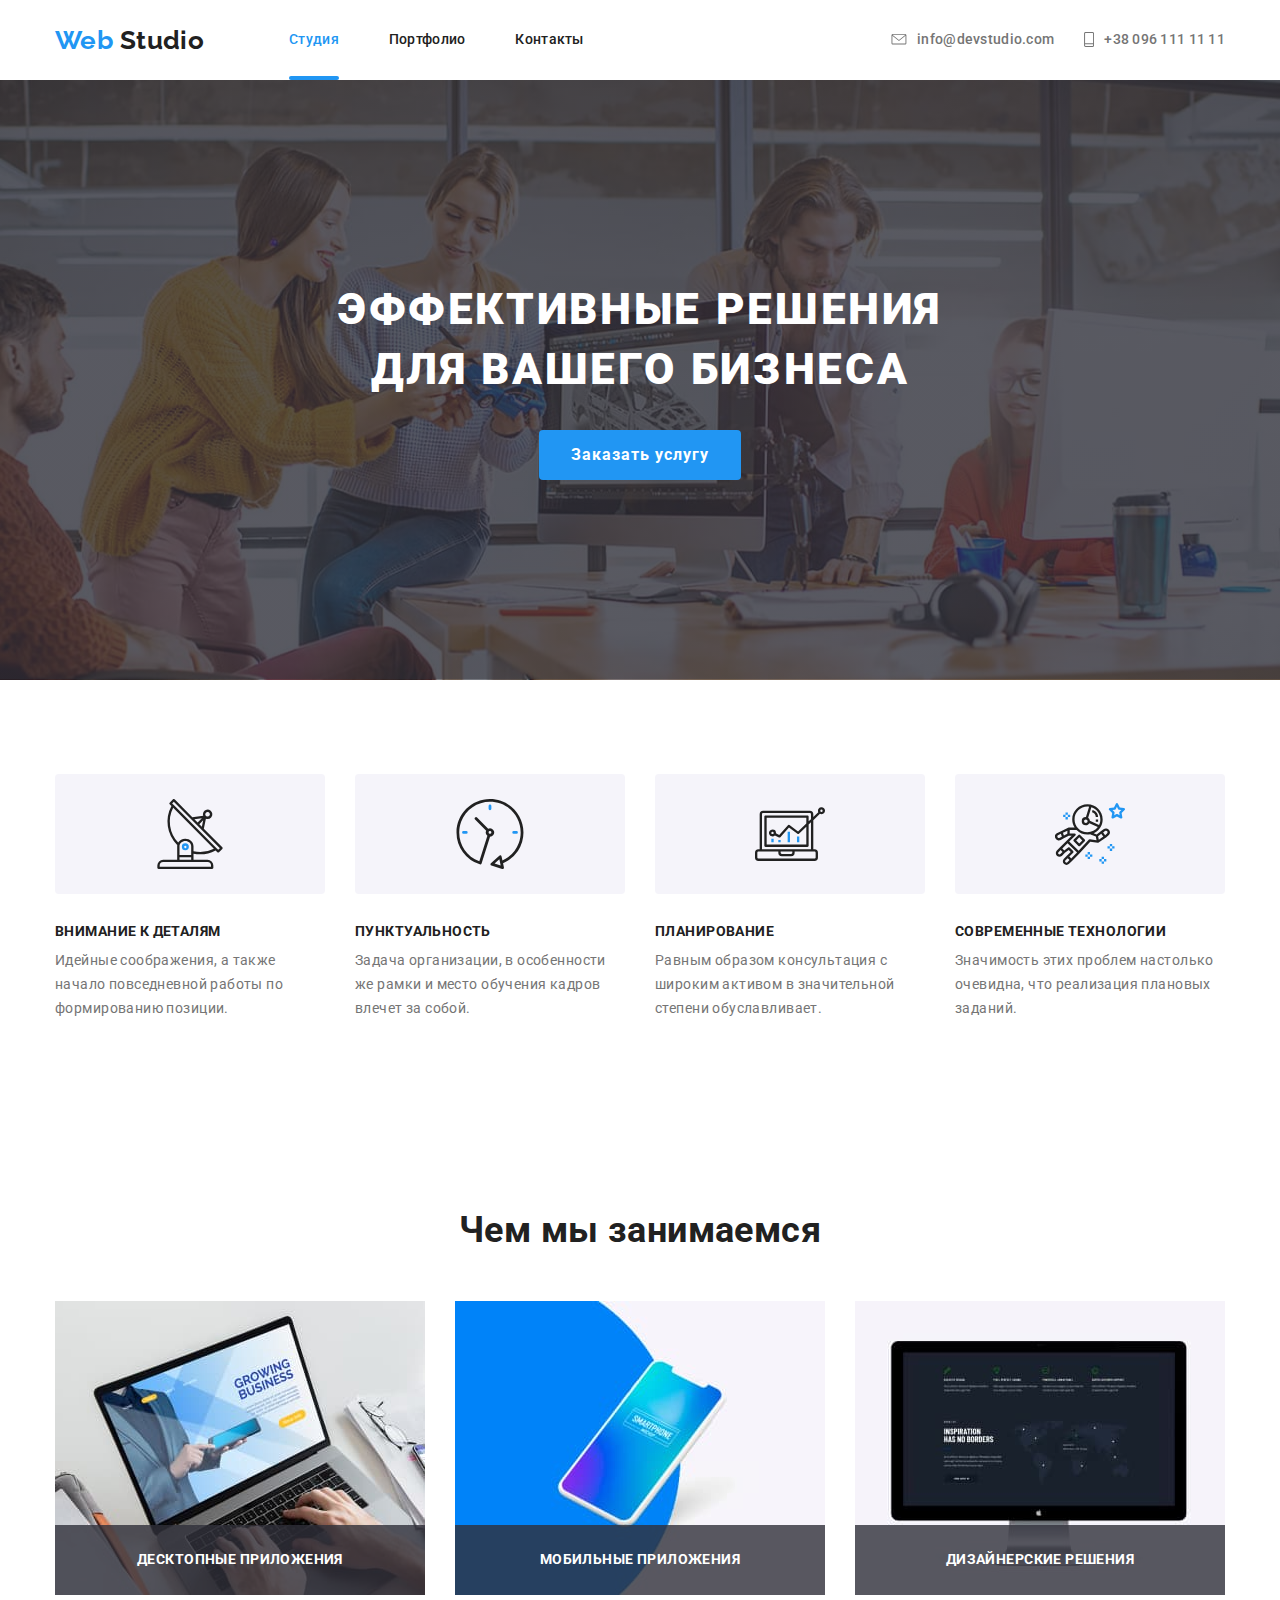
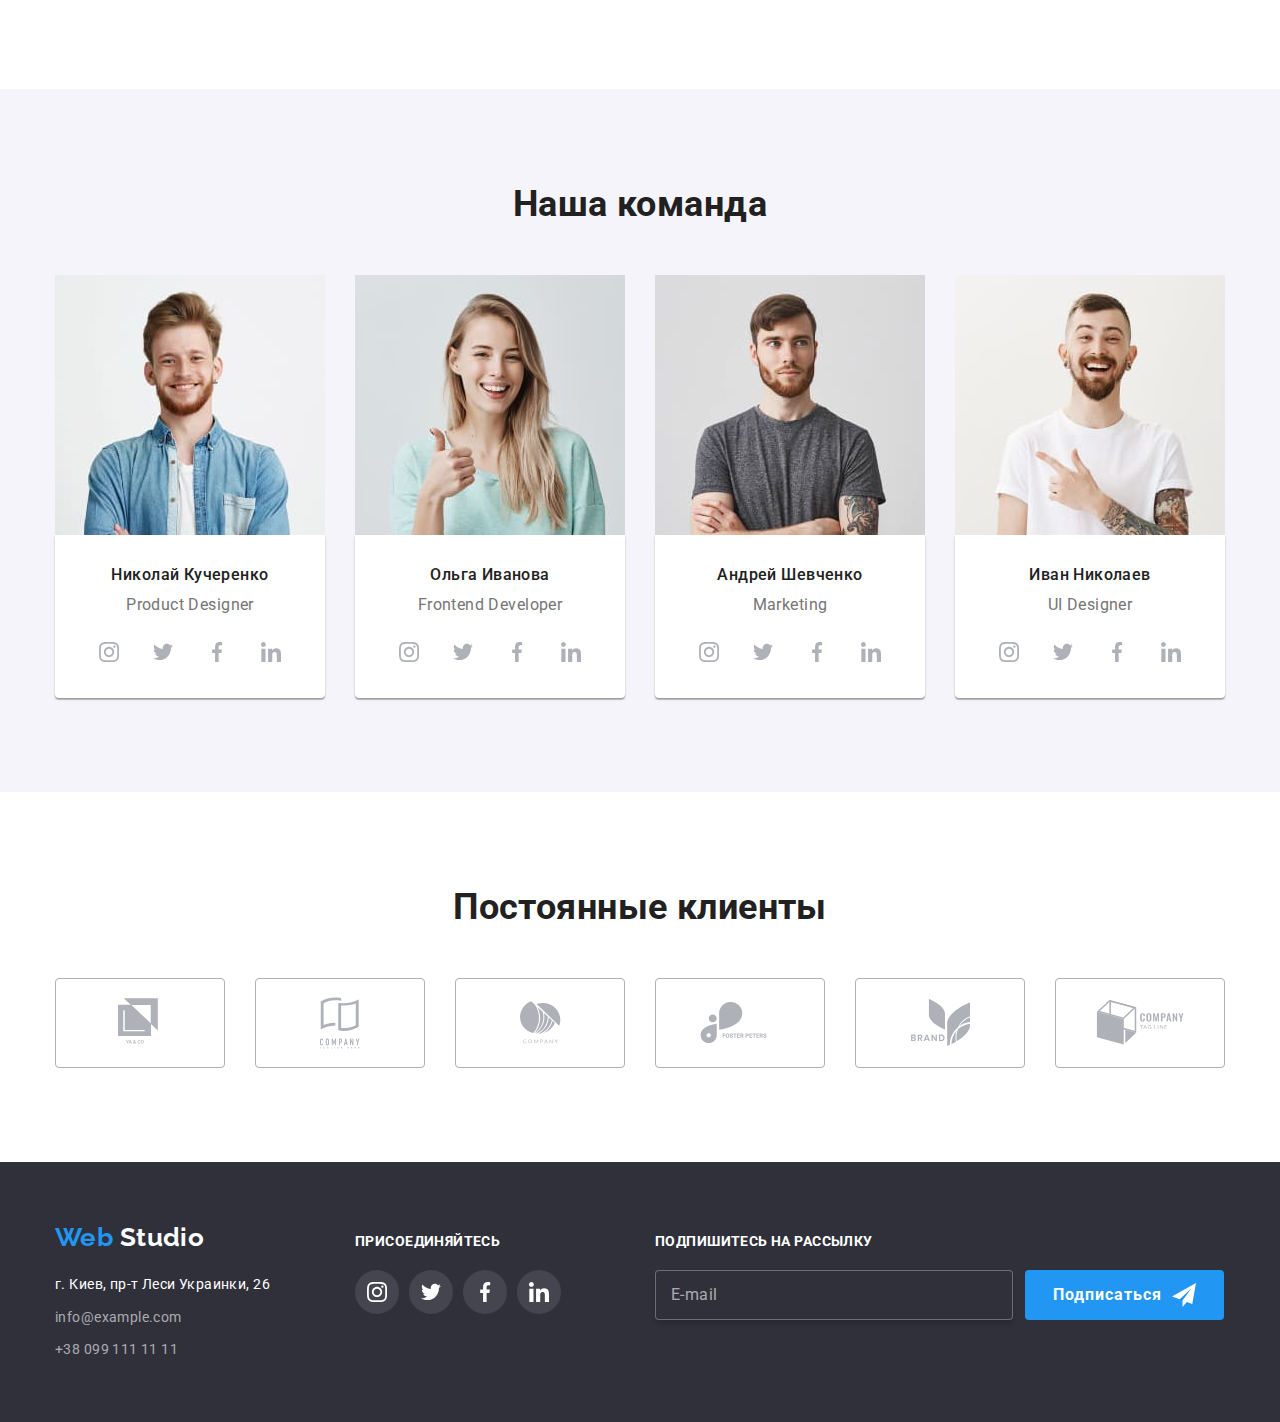
==== index.html @ d0e606fe "Clone from hw-06" ====
<!DOCTYPE html>
<html lang="ru">
	<head>
		<meta charset="UTF-8" />
		<meta name="viewport" content="width=device-width, initial-scale=1.0" />
		<title>Web Studio</title>
		<link
			href="https://fonts.googleapis.com/css2?family=Raleway:wght@700&family=Roboto:wght@400;500;700;900&display=swap"
			rel="stylesheet"
		/>
		<link
			rel="stylesheet"
			href="https://cdnjs.cloudflare.com/ajax/libs/modern-normalize/0.6.0/modern-normalize.min.css"
		/>
		<link rel="stylesheet" href="./css/styles.css" />
	</head>
	<body>
		<header class="header">
			<div class="container header-container">
				<nav class="site-nav">
					<a class="logo header-logo" href="./index.html">
						<span class="logo-color">Web</span>
						Studio
					</a>
					<ul class="list site-nav-list">
						<li class="nav-list-item">
							<a class="nav-link current-page" href="./index.html">Студия</a>
						</li>
						<li class="nav-list-item">
							<a class="nav-link" href="./portfolio.html">Портфолио</a>
						</li>
						<li class="nav-list-item">
							<a class="nav-link" href="#">Контакты</a>
						</li>
					</ul>
				</nav>
				<ul class="list contacts">
					<li class="contacts-item">
						<a class="contacts-link" href="mailto:info@devstudio.com" aria-label="написать электронное письмо">
							<svg class="contacts-icon" width="16" height="11.2">
								<use href="./images/symbol-defs.svg#mail-icon"></use>
							</svg>
							info@devstudio.com
						</a>
					</li>
					<li class="contacts-item">
						<a class="contacts-link" href="tel:380961111111" aria-label="позвонить по телефону">
							<svg class="contacts-icon" width="10" height="15">
								<use href="./images/symbol-defs.svg#phone-icon"></use>
							</svg>
							+38 096 111 11 11
						</a>
					</li>
				</ul>
			</div>
		</header>
		<main>
			<!--Герой-->
			<section class="hero">
				<div class="hero-content">
					<h1 class="hero-title">Эффективные решения для вашего бизнеса</h1>
					<button class="hero-button" type="button" data-modal-open>Заказать услугу</button>
				</div>
			</section>
			<!--Особенности-->
			<section>
				<div class="container feature-container">
					<h2 class="section-title visually-hidden">Наши преимущества</h2>
					<ul class="list feature-list">
						<li class="feature-list-item feature-icon-antenna">
							<h3 class="features-title">
								Внимание к деталям
							</h3>
							<p class="features-text">
								Идейные соображения, а также начало повседневной работы по формированию позиции.
							</p>
						</li>
						<li class="feature-list-item feature-icon-clock">
							<h3 class="features-title">Пунктуальность</h3>
							<p class="features-text">
								Задача организации, в особенности же рамки и место обучения кадров влечет за собой.
							</p>
						</li>
						<li class="feature-list-item feature-icon-laptop">
							<h3 class="features-title">Планирование</h3>
							<p class="features-text">
								Равным образом консультация с широким активом в значительной степени обуславливает.
							</p>
						</li>
						<li class="feature-list-item feature-icon-astronaut">
							<h3 class="features-title">
								Современные технологии
							</h3>
							<p class="features-text">
								Значимость этих проблем настолько очевидна, что реализация плановых заданий.
							</p>
						</li>
					</ul>
				</div>
			</section>
			<!--Чем мы занимаемся-->
			<section>
				<div class="container work-area-container">
					<h2 class="section-title">Чем мы занимаемся</h2>
					<ul class="list work-area-list">
						<li class="work-area-card">
							<img src="./images/laptop.jpg" width="370" height="294" alt="ноутбук" />
							<h3 class="work-area-title">Десктопные приложения</h3>
						</li>
						<li class="work-area-card">
							<img src="./images/smartphone.jpg" width="370" height="294" alt="смартфон" />
							<h3 class="work-area-title">Мобильные приложения</h3>
						</li>
						<li class="work-area-card">
							<img src="./images/imac.jpg" width="370" height="294" alt="компьютер" />
							<h3 class="work-area-title">Дизайнерские решения</h3>
						</li>
					</ul>
				</div>
			</section>
			<!--Наша команда-->
			<section class="team-container-background">
				<div class="container team-container">
					<h2 class="section-title">Наша команда</h2>
					<ul class="list team-list">
						<li class="team-card">
							<img src="./images/product-designer.jpg" width="270" height="260" alt="Николай Кучаренко" />
							<div class="team-card-info">
								<h3 class="team-card-name">Николай Кучеренко</h3>
								<p class="team-card-profession">Product Designer</p>
								<ul class="list team-links-list">
									<li>
										<a
											class="links-list-item"
											href="http://instagram.com"
											target="blank"
											aria-label="ссылка на Instagram"
										>
											<svg class="socials-logo-icon" width="20" height="20">
												<use href="./images/symbol-defs.svg#instagram-icon"></use>
											</svg>
										</a>
									</li>
									<li>
										<a class="links-list-item" href="http://twitter.com" target="blank" aria-label="ссылка на Twitter">
											<svg class="socials-logo-icon" width="20" height="20">
												<use href="./images/symbol-defs.svg#twitter-icon"></use>
											</svg>
										</a>
									</li>
									<li>
										<a class="links-list-item" href="http://fb.com" target="blank" aria-label="ссылка на Facebook">
											<svg class="socials-logo-icon" width="20" height="20">
												<use href="./images/symbol-defs.svg#facebook-icon"></use>
											</svg>
										</a>
									</li>
									<li>
										<a
											class="links-list-item"
											href="http://linkedin.com"
											target="blank"
											aria-label="ссылка на Linkedin"
										>
											<svg class="socials-logo-icon" width="20" height="20">
												<use href="./images/symbol-defs.svg#linkedin-icon"></use>
											</svg>
										</a>
									</li>
								</ul>
							</div>
						</li>
						<li class="team-card">
							<img src="./images/frontend-developer.jpg" width="270" height="260" alt="Ольга Иванова" />
							<div class="team-card-info">
								<h3 class="team-card-name">Ольга Иванова</h3>
								<p class="team-card-profession">Frontend Developer</p>
								<ul class="list team-links-list">
									<li>
										<a
											class="links-list-item"
											href="http://instagram.com"
											target="blank"
											aria-label="ссылка на Instagram"
										>
											<svg class="socials-logo-icon" width="20" height="20">
												<use href="./images/symbol-defs.svg#instagram-icon"></use>
											</svg>
										</a>
									</li>
									<li>
										<a class="links-list-item" href="http://twitter.com" target="blank" aria-label="ссылка на Twitter">
											<svg class="socials-logo-icon" width="20" height="20">
												<use href="./images/symbol-defs.svg#twitter-icon"></use>
											</svg>
										</a>
									</li>
									<li>
										<a class="links-list-item" href="http://fb.com" target="blank" aria-label="ссылка на Facebook">
											<svg class="socials-logo-icon" width="20" height="20">
												<use href="./images/symbol-defs.svg#facebook-icon"></use>
											</svg>
										</a>
									</li>
									<li>
										<a
											class="links-list-item"
											href="http://linkedin.com"
											target="blank"
											aria-label="ссылка на Linkedin"
										>
											<svg class="socials-logo-icon" width="20" height="20">
												<use href="./images/symbol-defs.svg#linkedin-icon"></use>
											</svg>
										</a>
									</li>
								</ul>
							</div>
						</li>
						<li class="team-card">
							<img src="./images/marketing.jpg" width="270" height="260" alt="Андрей Шевченко" />
							<div class="team-card-info">
								<h3 class="team-card-name">Андрей Шевченко</h3>
								<p class="team-card-profession">Marketing</p>
								<ul class="list team-links-list">
									<li>
										<a
											class="links-list-item"
											href="http://instagram.com"
											target="blank"
											aria-label="ссылка на Instagram"
										>
											<svg class="socials-logo-icon" width="20" height="20">
												<use href="./images/symbol-defs.svg#instagram-icon"></use>
											</svg>
										</a>
									</li>
									<li>
										<a class="links-list-item" href="http://twitter.com" target="blank" aria-label="ссылка на Twitter">
											<svg class="socials-logo-icon" width="20" height="20">
												<use href="./images/symbol-defs.svg#twitter-icon"></use>
											</svg>
										</a>
									</li>
									<li>
										<a class="links-list-item" href="http://fb.com" target="blank" aria-label="ссылка на Facebook">
											<svg class="socials-logo-icon" width="20" height="20">
												<use href="./images/symbol-defs.svg#facebook-icon"></use>
											</svg>
										</a>
									</li>
									<li>
										<a
											class="links-list-item"
											href="http://linkedin.com"
											target="blank"
											aria-label="ссылка на Linkedin"
										>
											<svg class="socials-logo-icon" width="20" height="20">
												<use href="./images/symbol-defs.svg#linkedin-icon"></use>
											</svg>
										</a>
									</li>
								</ul>
							</div>
						</li>
						<li class="team-card">
							<img src="./images/ui-designer.jpg" width="270" height="260" alt="Иван Николаев" />
							<div class="team-card-info">
								<h3 class="team-card-name">Иван Николаев</h3>
								<p class="team-card-profession">UI Designer</p>
								<ul class="list team-links-list">
									<li>
										<a
											class="links-list-item"
											href="http://instagram.com"
											target="blank"
											aria-label="ссылка на Instagram"
										>
											<svg class="socials-logo-icon" width="20" height="20">
												<use href="./images/symbol-defs.svg#instagram-icon"></use>
											</svg>
										</a>
									</li>
									<li>
										<a class="links-list-item" href="http://twitter.com" target="blank" aria-label="ссылка на Twitter">
											<svg class="socials-logo-icon" width="20" height="20">
												<use href="./images/symbol-defs.svg#twitter-icon"></use>
											</svg>
										</a>
									</li>
									<li>
										<a class="links-list-item" href="http://fb.com" target="blank" aria-label="ссылка на Facebook">
											<svg class="socials-logo-icon" width="20" height="20">
												<use href="./images/symbol-defs.svg#facebook-icon"></use>
											</svg>
										</a>
									</li>
									<li>
										<a
											class="links-list-item"
											href="http://linkedin.com"
											target="blank"
											aria-label="ссылка на Linkedin"
										>
											<svg class="socials-logo-icon" width="20" height="20">
												<use href="./images/symbol-defs.svg#linkedin-icon"></use>
											</svg>
										</a>
									</li>
								</ul>
							</div>
						</li>
					</ul>
				</div>
			</section>
			<!--Постоянные клиенты-->
			<section>
				<div class="container clients-container">
					<h2 class="section-title">Постоянные клиенты</h2>
					<ul class="list client-list">
						<li class="client-list-item">
							<a class="client-list-links" href="#">
								<svg class="client-logo-icon" width="44" height="49" aria-label="логотип компании">
									<use href="./images/symbol-defs.svg#client-logo-1"></use>
								</svg>
							</a>
						</li>
						<li class="client-list-item">
							<a class="client-list-links" href="#">
								<svg class="client-logo-icon" width="40" height="52" aria-label="логотип компании">
									<use href="./images/symbol-defs.svg#client-logo-2"></use>
								</svg>
							</a>
						</li>

						<li class="client-list-item">
							<a class="client-list-links" href="#">
								<svg class="client-logo-icon" width="41" height="43" aria-label="логотип компании">
									<use href="./images/symbol-defs.svg#client-logo-3"></use>
								</svg>
							</a>
						</li>
						<li class="client-list-item">
							<a class="client-list-links" href="#">
								<svg class="client-logo-icon" width="80" height="42" aria-label="логотип компании">
									<use href="./images/symbol-defs.svg#client-logo-4"></use>
								</svg>
							</a>
						</li>
						<li class="client-list-item">
							<a class="client-list-links" href="#">
								<svg class="client-logo-icon" width="59" height="47" aria-label="логотип компании">
									<use href="./images/symbol-defs.svg#client-logo-5"></use>
								</svg>
							</a>
						</li>
						<li class="client-list-item">
							<a class="client-list-links" href="#">
								<svg class="client-logo-icon" width="89" height="45" aria-label="логотип компании">
									<use href="./images/symbol-defs.svg#client-logo-6"></use>
								</svg>
							</a>
						</li>
					</ul>
				</div>
			</section>
		</main>
		<footer class="footer-background">
			<div class="container footer-container">
				<div class="logo-adress-container">
					<a class="logo footer-logo" href="./index.html">
						<span class="logo-color">Web</span>
						<span class="footer-logo-color">Studio</span>
					</a>
					<address class="address">
						<ul class="list adress-list">
							<li class="adress-list-item">г. Киев, пр-т Леси Украинки, 26</li>
							<li class="adress-list-item">
								<a class="footer-contacts-link" href="mailto:info@example.com">info@example.com</a>
							</li>
							<li class="adress-list-item">
								<a class="footer-contacts-link" href="tel:380991111111">+38 099 111 11 11</a>
							</li>
						</ul>
					</address>
				</div>
				<div class="join-in-container">
					<b class="join-in">присоединяйтесь</b>
					<ul class="list footer-links-list">
						<li class="footer-links-item">
							<a class="footer-links" href="http://instagram.com" target="blank" aria-label="ссылка на Instagram">
								<svg class="socials-logo-icon" width="20" height="20">
									<use href="./images/symbol-defs.svg#instagram-icon"></use>
								</svg>
							</a>
						</li>
						<li class="footer-links-item">
							<a class="footer-links" href="http://twitter.com" target="blank" aria-label="ссылка на Twitter">
								<svg class="socials-logo-icon" width="20" height="20">
									<use href="./images/symbol-defs.svg#twitter-icon"></use>
								</svg>
							</a>
						</li>
						<li class="footer-links-item">
							<a class="footer-links" href="http://fb.com" target="blank" aria-label="ссылка на Facebook">
								<svg class="socials-logo-icon" width="20" height="20">
									<use href="./images/symbol-defs.svg#facebook-icon"></use>
								</svg>
							</a>
						</li>
						<li class="footer-links-item">
							<a class="footer-links" href="http://linkedin.com" target="blank" aria-label="ссылка на Linkedin">
								<svg class="socials-logo-icon" width="20" height="20">
									<use href="./images/symbol-defs.svg#linkedin-icon"></use>
								</svg>
							</a>
						</li>
					</ul>
				</div>
				<div class="mail-subscribe-container">
					<b class="subscribe-title">Подпишитесь на рассылку</b>
					<form class="subscribe-form">
						<input class="subscribe-input" type="email" name="subscribe-email" placeholder="E-mail" required />
						<button class="subscribe-button" type="submit">
							Подписаться
							<svg class="subscribe-button-icon" width="24" height="24">
								<use href="./images/symbol-defs.svg#icon-send"></use>
							</svg>
						</button>
					</form>
				</div>
			</div>
		</footer>
		<div class="backdrop is-hidden" data-modal>
			<div class="modal">
				<button class="form-close-button" data-modal-close>
					<svg class="form-close-icon" width="11" height="11">
						<use href="./images/symbol-defs.svg#close-icon"></use>
					</svg>
				</button>
				<p class="form-title">Оставьте свои данные, мы вам перезвоним</p>
				<form>
					<label class="form-input-container">
						<svg class="form-icon" width="12" height="12">
							<use href="./images/symbol-defs.svg#form-name-icon"></use>
						</svg>
						<input class="form-input" type="text" name="form-name" placeholder=" " required />
						<span class="form-text">Имя</span>
					</label>
					<label class="form-input-container">
						<svg class="form-icon" width="13" height="13">
							<use href="./images/symbol-defs.svg#form-phone-icon"></use>
						</svg>
						<input class="form-input" type="tel" name="form-tel" placeholder=" " required />
						<span class="form-text">Телефон</span>
					</label>
					<label class="form-input-container">
						<svg class="form-icon" width="15" height="12">
							<use href="./images/symbol-defs.svg#form-mail-icon"></use>
						</svg>
						<input class="form-input" type="email" name="form-email" placeholder=" " required />
						<span class="form-text">Почта</span>
					</label>
					<label class="form-comment-container">
						<textarea class="form-input-comment" name="comment" rows="50" placeholder=" "></textarea>
						<span class="form-comment-text">Комментарий</span>
					</label>
					<label class="form-checkbox-container">
						<input class="form-checkbox-input" type="checkbox" name="form-terms" required />
						<span class="checkbox-icon"></span>
						<span class="form-checkbox-text">
							Соглашаюсь с рассылкой и принимаю
							<a class="form-checkbox-link" href="#">Условия договора</a>
						</span>
					</label>
					<button class="form-send-button" type="submit">Отправить</button>
				</form>
			</div>
		</div>
		<script src="./js/modal.js"></script>
	</body>
</html>
---- css/styles.css ----
/* Палитра цветов */
:root {
	--primary-white-color: #ffffff;
	--primary-text-color: #757575;
	--title-text-color: #212121;
	--accent-color: #2196f3;
	--secondary-background-color: #f5f4fa;
	--primary-icon-color: #afb1b8;
	--box-undertext-color: rgba(47, 48, 58, 0.8);
	--footer-secondary-text-color: rgba(255, 255, 255, 0.6);
	--footer-background-color: #2f303a;
	--footer-secondary-background-color: rgba(255, 255, 255, 0.1);
}
html {
	box-sizing: border-box;
}

*,
*::before,
*::after {
	box-sizing: inherit;
}
body {
	background-color: var(--primary-white-color);
	color: var(--primary-text-color);
	font-family: Roboto, sans-serif;
	letter-spacing: 0.03em;
	font-size: 14px;
}
/* скрытие элементов */
.visually-hidden {
	position: absolute;
	width: 1px;
	height: 1px;
	margin: -1px;
	border: 0;
	padding: 0;
	clip: rect(0 0 0 0);
	overflow: hidden;
}
/* Сброс */
.list {
	list-style-type: none;
	padding: 0px;
	margin: 0px;
}

h1,
h2,
h3,
h4,
h5,
h6 {
	margin: 0px;
	padding: 0px;
}
p {
	margin-top: 0px;
	margin-bottom: 0px;
}
img {
	display: block;
	max-width: 100%;
	height: auto;
}
svg {
	max-width: 100%;
	height: auto;
}
button {
	cursor: pointer;
}
a {
	text-decoration: none;
}
textarea {
	resize: none;
}
/* Контейнер */
.container {
	width: 1200px;
	padding-right: 15px;
	padding-left: 15px;
	margin-right: auto;
	margin-left: auto;
}
/* Header */
.header-portfolio {
	border-bottom: 1px solid #ececec;
}
.header-container {
	display: flex;
}
.site-nav {
	display: flex;
	align-items: center;
}
.header-logo {
	margin-right: 85px;
}
.logo {
	display: inline-block;
	font-family: Raleway;
	font-weight: 700;
	font-size: 26px;
	line-height: 1.19;
	color: var(--title-text-color);
}
.logo-color {
	color: var(--accent-color);
}
.site-nav-list {
	display: flex;
	align-items: center;
}
.nav-list-item:not(:last-child) {
	margin-right: 50px;
}
.nav-link {
	display: inline-block;
	padding-top: 32px;
	padding-bottom: 32px;
	font-weight: 500;
	line-height: 1.14;
	letter-spacing: 0.02em;
	color: var(--title-text-color);

	transition-property: all;
	transition-duration: 250ms;
	transition-timing-function: cubic-bezier(0.4, 0, 0.2, 1);
	transition-delay: 0;
}
.nav-link:hover,
.nav-link:focus {
	color: var(--accent-color);
}
.contacts {
	display: flex;
	align-items: center;
	margin-left: auto;
}
.contacts-item:not(:last-child) {
	margin-right: 30px;
}
.contacts-link {
	display: flex;
	align-items: center;
	font-weight: 500;
	line-height: 1.14;
	letter-spacing: 0.02em;
	color: var(--primary-text-color);

	transition-property: all;
	transition-duration: 250ms;
	transition-timing-function: cubic-bezier(0.4, 0, 0.2, 1);
	transition-delay: 0;
}
.contacts-link:hover,
.contacts-link:focus {
	color: var(--accent-color);
}
.contacts-icon {
	fill: currentColor;
	margin-right: 10px;
}
.current-page {
	color: var(--accent-color);
	position: relative;
}
.current-page::after {
	content: "";
	display: block;
	width: 100%;
	height: 4px;
	border-radius: 2px;
	position: absolute;
	right: 0;
	left: 0;
	bottom: 0;
	background-color: var(--accent-color);
}
/* Hero */
.hero {
	max-width: 1600px;
	margin-left: auto;
	margin-right: auto;
	padding-top: 200px;
	padding-bottom: 200px;
	text-align: center;

	background-color: var(--footer-background-color);
	background-image: linear-gradient(rgba(47, 48, 58, 0.8), rgba(47, 48, 58, 0.8)), url(../images/hero.jpg);
	background-repeat: no-repeat;
	background-position: center;
	background-size: cover;
}
.hero-title {
	max-width: 696px;
	margin-left: auto;
	margin-right: auto;
	margin-bottom: 30px;
	font-weight: 900;
	font-size: 44px;
	line-height: 1.36;
	text-align: center;
	letter-spacing: 0.06em;
	text-transform: uppercase;
	color: var(--primary-white-color);
}
.hero-button {
	border-radius: 4px;
	border-color: transparent;
	padding: 8px 30px;
	font-weight: 700;
	font-size: 16px;
	line-height: 1.87;
	letter-spacing: 0.06em;
	color: var(--primary-white-color);
	background-color: var(--accent-color);

	transition-property: all;
	transition-duration: 250ms;
	transition-timing-function: cubic-bezier(0.4, 0, 0.2, 1);
	transition-delay: 0;
}
.hero-button:hover,
.hero-button:focus {
	color: var(--accent-color);
	background-color: var(--primary-white-color);
}
/* Main */
.section-title {
	margin-bottom: 50px;
	font-weight: 700;
	font-size: 36px;
	line-height: 1.17;
	text-align: center;
	color: var(--title-text-color);
}
/* Features */
.feature-container {
	padding-top: 94px;
	padding-bottom: 94px;
}
.feature-list {
	display: flex;
}
.feature-list-item {
	width: calc((100% - 30px * 3) / 4);
}
.feature-list-item:not(:last-child) {
	margin-right: 30px;
}
.feature-list-item::before {
	content: "";
	display: block;
	height: 120px;
	margin-bottom: 30px;
	border-radius: 4px;
	background-color: var(--secondary-background-color);
	background-repeat: no-repeat;
	background-position: center;
}
.feature-icon-antenna::before {
	background-image: url(../images/feature-antenna.svg);
}
.feature-icon-clock::before {
	background-image: url(../images/feature-clock.svg);
}
.feature-icon-laptop::before {
	background-image: url(../images/feature-laptop.svg);
}
.feature-icon-astronaut::before {
	background-image: url(../images/feature-astronaut.svg);
}
.features-title {
	margin-bottom: 10px;
	font-size: 14px;
	font-weight: 700;
	line-height: 1.14;
	text-transform: uppercase;
	color: var(--title-text-color);
}
.features-text {
	font-weight: 400;
	line-height: 1.71;
}
/* Work area */
.work-area-container {
	padding-top: 94px;
	padding-bottom: 94px;
}
.work-area-list {
	display: flex;
}
.work-area-card {
	width: calc((100% - 30px * 2) / 3);
	position: relative;
}
.work-area-card:not(:last-child) {
	margin-right: 30px;
}
.work-area-title {
	padding-top: 27px;
	padding-bottom: 27px;
	font-size: 14px;
	font-weight: 700;
	line-height: 1.14;
	text-transform: uppercase;
	text-align: center;
	color: var(--primary-white-color);
	background-color: var(--box-undertext-color);
	position: absolute;
	bottom: 0;
	right: 0;
	left: 0;
}
/* Team */
.team-container {
	padding-top: 94px;
	padding-bottom: 94px;
}
.team-container-background {
	background-color: var(--secondary-background-color);
}
.team-list {
	display: flex;
	flex-wrap: wrap;
}
.team-card {
	width: calc((100% - 30px * 3) / 4);
}
.team-card:not(:last-child) {
	margin-right: 30px;
}
.team-links-list {
	display: flex;
	justify-content: space-between;
}
.links-list-item {
	display: flex;
	justify-content: center;
	align-items: center;
	width: 44px;
	height: 44px;
	border-radius: 50%;
	color: var(--primary-icon-color);

	transition-property: all;
	transition-duration: 250ms;
	transition-timing-function: cubic-bezier(0.4, 0, 0.2, 1);
	transition-delay: 0;
}
.links-list-item:hover,
.links-list-item:focus {
	background-color: var(--accent-color);
	color: var(--primary-white-color);
}
.socials-logo-icon {
	fill: currentColor;
}
.team-card-name {
	margin-bottom: 10px;
	font-weight: 500;
	font-size: 16px;
	line-height: 1.19;
	text-align: center;
	color: var(--title-text-color);
}
.team-card-profession {
	margin-bottom: 16px;
	font-weight: 400;
	font-size: 16px;
	line-height: 1.19;
	text-align: center;
}
.team-card-info {
	padding-top: 30px;
	padding-bottom: 24px;
	padding-right: 32px;
	padding-left: 32px;
	background-color: var(--primary-white-color);
	box-shadow: 0px 2px 1px rgba(0, 0, 0, 0.2), 0px 1px 1px rgba(0, 0, 0, 0.14), 0px 1px 3px rgba(0, 0, 0, 0.12);
	border-radius: 0px 0px 4px 4px;
}
/* Our clients */
.clients-container {
	padding-top: 94px;
	padding-bottom: 94px;
}
.client-list {
	display: flex;
}
.client-list-item:not(:last-child) {
	margin-right: 30px;
}
.client-list-links {
	display: flex;
	justify-content: center;
	align-items: center;
	width: 170px;
	height: 90px;
	border: 1px solid currentColor;
	border-radius: 4px;
	color: var(--primary-icon-color);

	transition-property: all;
	transition-duration: 250ms;
	transition-timing-function: cubic-bezier(0.4, 0, 0.2, 1);
	transition-delay: 0;
}
.client-list-links:hover,
.client-list-links:focus {
	color: var(--accent-color);
}
.client-logo-icon {
	fill: currentColor;
}
/* Footer */
.footer-background {
	background-color: var(--footer-background-color);
}
.footer-container {
	display: flex;
	align-items: baseline;
	padding-top: 60px;
	padding-bottom: 60px;
}
.logo-adress-container,
.join-in-container {
	width: calc((100% - 30px * 3) / 4);
	margin-right: 30px;
}
.footer-logo {
	margin-bottom: 20px;
}
.footer-logo-color {
	color: var(--primary-white-color);
}
.address {
	font-weight: 400;
	line-height: 1.71;
	font-style: normal;
	color: var(--primary-white-color);
}
.adress-list-item:not(:last-child) {
	margin-bottom: 9px;
}
.footer-contacts-link {
	font-weight: 400;
	line-height: 1.71;
	color: var(--footer-secondary-text-color);

	transition-property: all;
	transition-duration: 250ms;
	transition-timing-function: cubic-bezier(0.4, 0, 0.2, 1);
	transition-delay: 0;
}
.footer-contacts-link:hover,
.footer-contacts-link:focus {
	color: var(--accent-color);
}
.join-in {
	display: block;
	margin-bottom: 20px;
	font-weight: 700;
	line-height: 1.14;
	text-transform: uppercase;
	color: var(--primary-white-color);
}
.footer-links-list {
	display: flex;
}
.footer-links-item:not(:last-child) {
	margin-right: 10px;
}
.footer-links {
	display: flex;
	justify-content: center;
	align-items: center;
	width: 44px;
	height: 44px;
	border-radius: 50%;
	background-color: var(--footer-secondary-background-color);
	color: var(--primary-white-color);

	transition-property: all;
	transition-duration: 250ms;
	transition-timing-function: cubic-bezier(0.4, 0, 0.2, 1);
	transition-delay: 0;
}
.footer-links:hover,
.footer-links:focus {
	background-color: var(--accent-color);
}
.mail-subscribe-container {
	width: calc((100% - 30px * 1) / 2);
}
.subscribe-title {
	display: block;
	margin-bottom: 20px;
	font-weight: 700;
	line-height: 1.14;
	text-transform: uppercase;
	color: var(--primary-white-color);
}
.subscribe-form {
	display: flex;
}
.subscribe-input {
	width: 358px;
	height: 50px;
	padding: 14px 15px;
	margin-right: 12px;
	border: 1px solid rgba(255, 255, 255, 0.3);
	border-radius: 4px;
	box-shadow: 0px 4px 4px rgba(0, 0, 0, 0.15);
	background-color: var(--footer-background-color);
	font-weight: 400;
	font-size: 16px;
	line-height: 1.25;
	letter-spacing: 0.03em;
	color: var(--primary-white-color);
}
.subscribe-input::placeholder {
	color: var(--footer-secondary-text-color);
}
.subscribe-button {
	display: flex;
	align-items: center;
	border-radius: 4px;
	border-color: transparent;
	padding: 8px 26px;
	font-weight: 700;
	font-size: 16px;
	line-height: 1.87;
	letter-spacing: 0.06em;
	color: var(--primary-white-color);
	background-color: var(--accent-color);

	transition-property: all;
	transition-duration: 250ms;
	transition-timing-function: cubic-bezier(0.4, 0, 0.2, 1);
	transition-delay: 0;
}
.subscribe-button-icon {
	margin-left: 10px;
	fill: currentColor;
}
.subscribe-button:hover,
.subscribe-button:focus {
	color: var(--accent-color);
	background-color: var(--primary-white-color);
}
/* Портфолио */
.portfolio {
	width: 1200px;
	padding-top: 94px;
	padding-bottom: 94px;
	padding-right: 15px;
	padding-left: 15px;
	margin-right: auto;
	margin-left: auto;
}
.portfolio-buttons-bar {
	display: flex;
	justify-content: center;
	margin-bottom: 50px;
}
.portfolio-button-item:not(:last-child) {
	margin-right: 8px;
}
.portfolio-button {
	border-radius: 4px;
	border-color: transparent;
	padding: 4px 20px;
	font-weight: 500;
	font-size: 16px;
	line-height: 1.62;
	letter-spacing: 0.03em;
	color: var(--title-text-color);
	background-color: #f5f4fa;

	transition-property: all;
	transition-duration: 250ms;
	transition-timing-function: cubic-bezier(0.4, 0, 0.2, 1);
	transition-delay: 0;
}
.portfolio-button:hover,
.portfolio-button:focus {
	color: var(--primary-white-color);
	background-color: var(--accent-color);
	box-shadow: 0px 2px 2px rgba(0, 0, 0, 0.12), 0px 1px 2px rgba(0, 0, 0, 0.08), 0px 3px 1px rgba(0, 0, 0, 0.1);
}
.portfolio-card-conteiner {
	display: flex;
	flex-wrap: wrap;
}
.portfolio-card {
	width: calc((100% - 30px * 2) / 3);
	margin-bottom: 30px;

	transition-property: all;
	transition-duration: 250ms;
	transition-timing-function: cubic-bezier(0.4, 0, 0.2, 1);
	transition-delay: 0;
}
.portfolio-card:nth-child(3n + 2) {
	margin-right: 30px;
	margin-left: 30px;
}
.portfolio-card:hover,
.portfolio-card:focus {
	box-shadow: 1px 4px 6px rgba(0, 0, 0, 0.16), 0px 4px 4px rgba(0, 0, 0, 0.06), 0px 1px 1px rgba(0, 0, 0, 0.12);
}
.portfolio-card:hover .project-desc,
.portfolio-card:focus .project-desc {
	opacity: 1;
	transform: translateY(0);
}
.project-img-container {
	position: relative;
	overflow: hidden;
}
.project-desc {
	width: 100%;
	height: 100%;
	padding-top: 63px;
	padding-bottom: 63px;
	padding-right: 24px;
	padding-left: 24px;

	position: absolute;
	top: 0;
	right: 0;
	left: 0;
	transform: translateY(100%);

	font-weight: 400;
	font-size: 18px;
	line-height: 1.56;
	color: var(--primary-white-color);
	background-color: rgba(33, 150, 243, 0.9);
	opacity: 0;

	transition-property: all;
	transition-duration: 250ms;
	transition-timing-function: cubic-bezier(0.4, 0, 0.2, 1);
	transition-delay: 0;
}
.project-name-container {
	padding-top: 20px;
	padding-bottom: 20px;
	padding-right: 24px;
	padding-left: 24px;
	background-color: var(--primary-white-color);
	border-right: 1px solid #eeeeee;
	border-bottom: 1px solid #eeeeee;
	border-left: 1px solid #eeeeee;
}
.project-title {
	margin-bottom: 4px;
	font-weight: 700;
	font-size: 18px;
	line-height: 2;
	letter-spacing: 0.06em;
	color: var(--title-text-color);
}
.project-subtitle {
	font-weight: 400;
	font-size: 16px;
	line-height: 1.87;
	color: var(--primary-text-color);
}
/* Modal window */
.backdrop.is-hidden {
	visibility: hidden;
	opacity: 0;
	pointer-events: none;
}
.backdrop {
	position: fixed;
	top: 0;
	left: 0;
	width: 100%;
	height: 100%;
	background-color: rgba(0, 0, 0, 0.2);
	opacity: 1;
	visibility: visible;
	transition: opacity 250ms cubic-bezier(0.4, 0, 0.2, 1), visibility 250ms cubic-bezier(0.4, 0, 0.2, 1);
}
.modal {
	position: relative;
	top: 50%;
	left: 50%;
	transform: translate(-50%, -50%);
	max-width: 528px;
	height: auto;
	padding: 40px;
	border-radius: 4px;
	box-shadow: 0px 2px 1px rgba(0, 0, 0, 0.2), 0px 1px 1px rgba(0, 0, 0, 0.14), 0px 1px 3px rgba(0, 0, 0, 0.12);
	background-color: #ffffff;
}
.form-close-button {
	position: absolute;
	top: 8px;
	right: 8px;
	width: 30px;
	height: 30px;
	border-radius: 50%;
	border: 1px solid rgba(0, 0, 0, 0.1);
	background-color: #ffffff;
	color: #000000;
}
.form-close-icon {
	fill: currentColor;

	transition: fill 250ms cubic-bezier(0.4, 0, 0.2, 1);
}
.form-close-button:hover .form-close-icon,
.form-close-button:focus .form-close-icon {
	fill: var(--accent-color);
}
.form-title {
	font-weight: 700;
	font-size: 20px;
	line-height: 1.15;
	text-align: center;
	letter-spacing: 0.03em;
	color: var(--title-text-color);
	margin-bottom: 30px;
}

.form-input-container {
	display: block;
	position: relative;
	margin-bottom: 28px;
}
.form-icon {
	position: absolute;
	left: 19px;
	top: 50%;
	transform: translateY(-50%);
	fill: #212121;

	transition: fill 250ms cubic-bezier(0.4, 0, 0.2, 1);
}
.form-input-container:focus-within .form-icon {
	fill: var(--accent-color);
}
.form-text {
	position: absolute;
	top: 12px;
	left: 42px;

	font-weight: 400;
	font-size: 14px;
	line-height: 1.14;
	letter-spacing: 0.01em;
	color: var(--primary-text-color);

	transition: color 250ms cubic-bezier(0.4, 0, 0.2, 1), top 250ms cubic-bezier(0.4, 0, 0.2, 1),
		left 250ms cubic-bezier(0.4, 0, 0.2, 1);
}
.form-input-container:focus-within .form-text,
.form-input:not(:placeholder-shown) + .form-text {
	font-size: 12px;
	line-height: 1.17;
	color: var(--accent-color);
	top: -16px;
	left: 16px;
}
.form-input {
	width: 100%;
	height: 40px;
	padding: 11px 41px;
	border: 1px solid rgba(33, 33, 33, 0.2);
	border-radius: 4px;

	font-weight: 400;
	font-size: 14px;
	line-height: 1.14;
	letter-spacing: 0.01em;
	color: #212121;
}
.form-input:focus {
	outline-color: var(--accent-color);
}
.form-comment-container {
	display: block;
	position: relative;
	margin-bottom: 20px;
}
.form-comment-text {
	position: absolute;
	top: 12px;
	left: 16px;

	font-weight: 400;
	font-size: 14px;
	line-height: 1.14;
	letter-spacing: 0.01em;
	color: var(--primary-text-color);

	transition: color 250ms cubic-bezier(0.4, 0, 0.2, 1), top 250ms cubic-bezier(0.4, 0, 0.2, 1);
}
.form-comment-container:focus-within .form-comment-text,
.form-input-comment:not(:placeholder-shown) + .form-comment-text {
	font-size: 12px;
	line-height: 1.17;
	color: var(--accent-color);
	top: -16px;
}
.form-input-comment {
	width: 100%;
	height: 120px;
	padding: 11px 15px;
	border: 1px solid rgba(33, 33, 33, 0.2);
	border-radius: 4px;
	font-weight: 400;
	font-size: 14px;
	line-height: 1.14;
	letter-spacing: 0.01em;
	color: #212121;
}
.form-input-comment:focus {
	outline-color: var(--accent-color);
}
.form-checkbox-container {
	display: block;
	text-align: center;
	margin-bottom: 30px;
}
.form-checkbox-input {
	-webkit-appearance: none;
	-moz-appearance: none;
	appearance: none;
}
.checkbox-icon {
	display: inline-block;
	width: 16px;
	height: 15px;
	border: 2px solid #212121;
	border-radius: 2px;
	margin-right: 5px;
}
.form-checkbox-input:checked + .checkbox-icon {
	background-image: url(../images/form/checkbox-icon.svg);
	border: none;
	background-color: var(--accent-color);
	background-size: contain;
	background-repeat: no-repeat;
}
.form-checkbox-text {
	display: inline-block;
	margin: 0px;
	text-align: center;
	vertical-align: text-bottom;
	font-weight: 400;
	font-size: 14px;
	line-height: 1.71;
	letter-spacing: 0.03em;
	color: var(--primary-text-color);
}
.form-checkbox-link {
	text-decoration: underline;
	color: var(--accent-color);
}
.form-send-button {
	display: block;
	border-radius: 4px;
	border-color: transparent;
	padding: 8px 30px;
	margin-left: auto;
	margin-right: auto;
	font-weight: 700;
	font-size: 16px;
	line-height: 1.87;
	letter-spacing: 0.06em;
	color: var(--primary-white-color);
	background-color: var(--accent-color);
	box-shadow: 0px 4px 4px rgba(0, 0, 0, 0.15);

	transition: background-color 250ms cubic-bezier(0.4, 0, 0.2, 1);
}
.form-send-button:hover,
.form-send-button:focus {
	background-color: #188ce8;
}
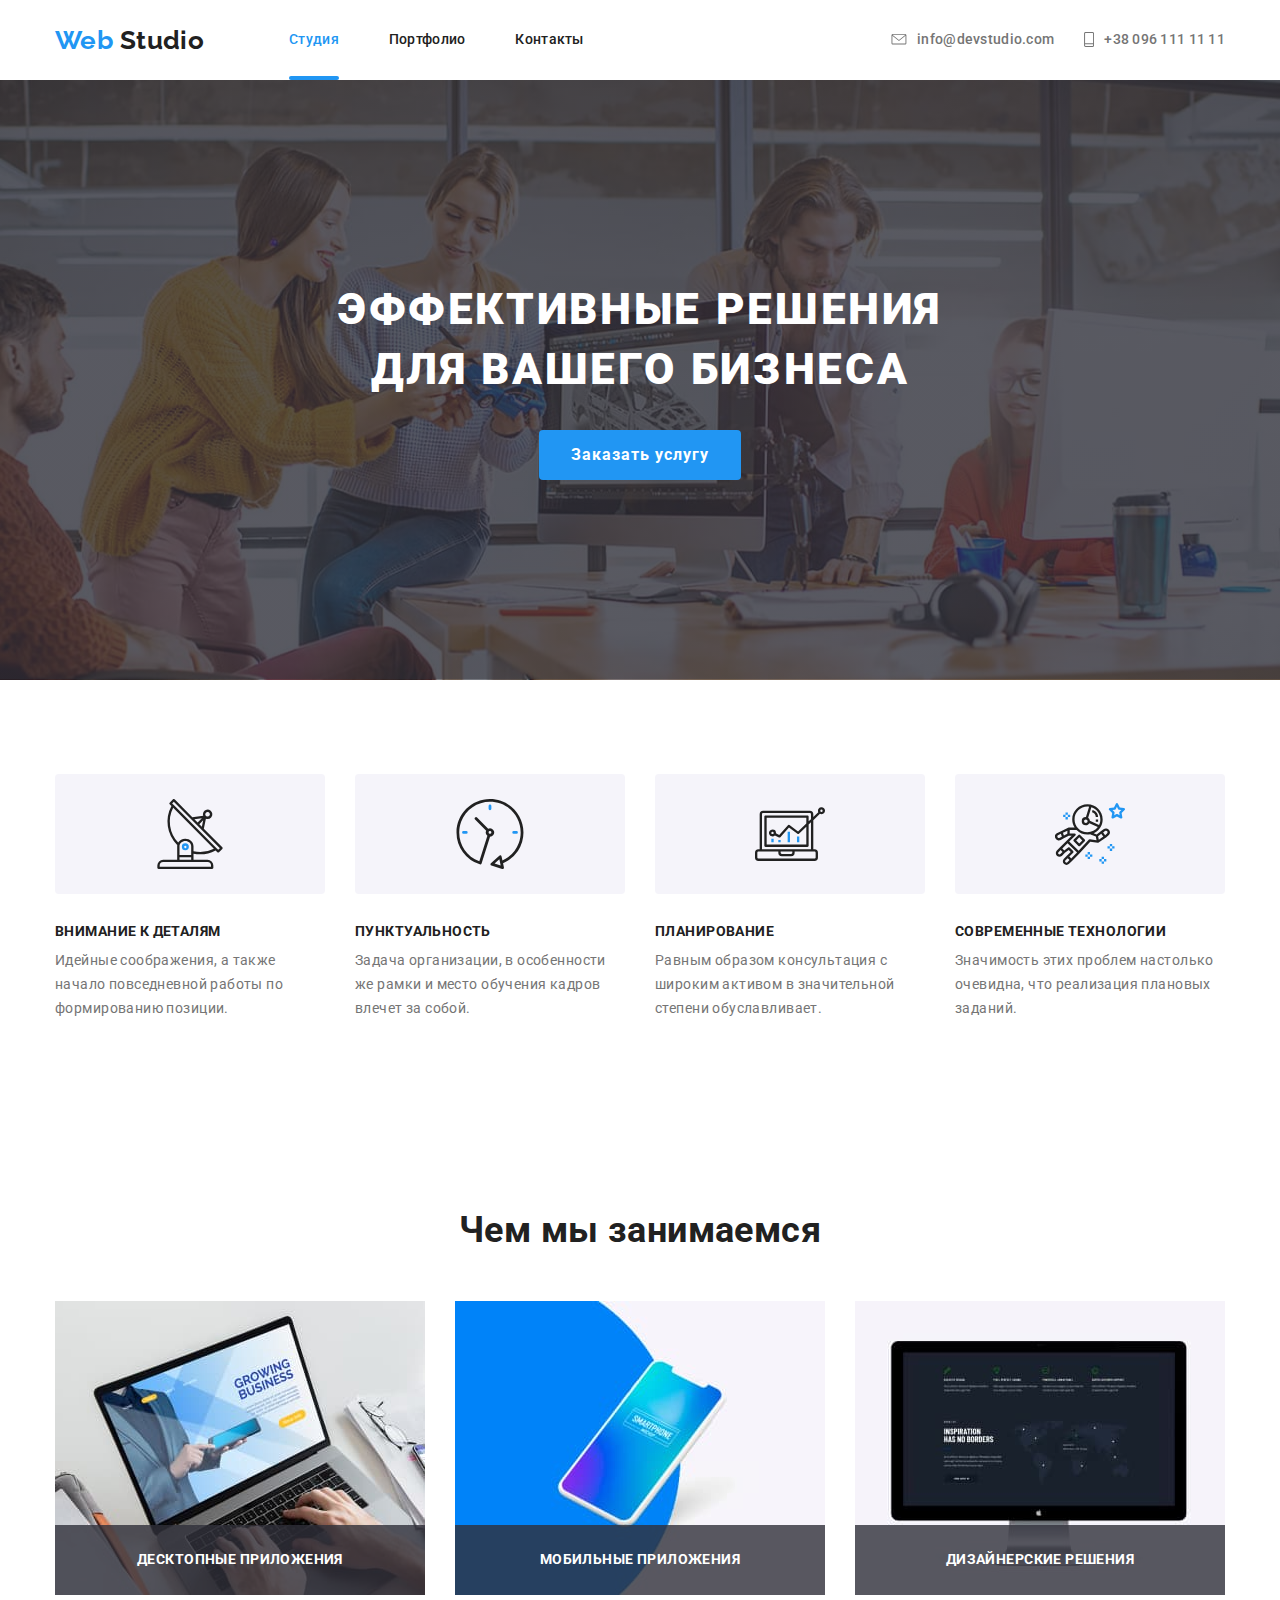
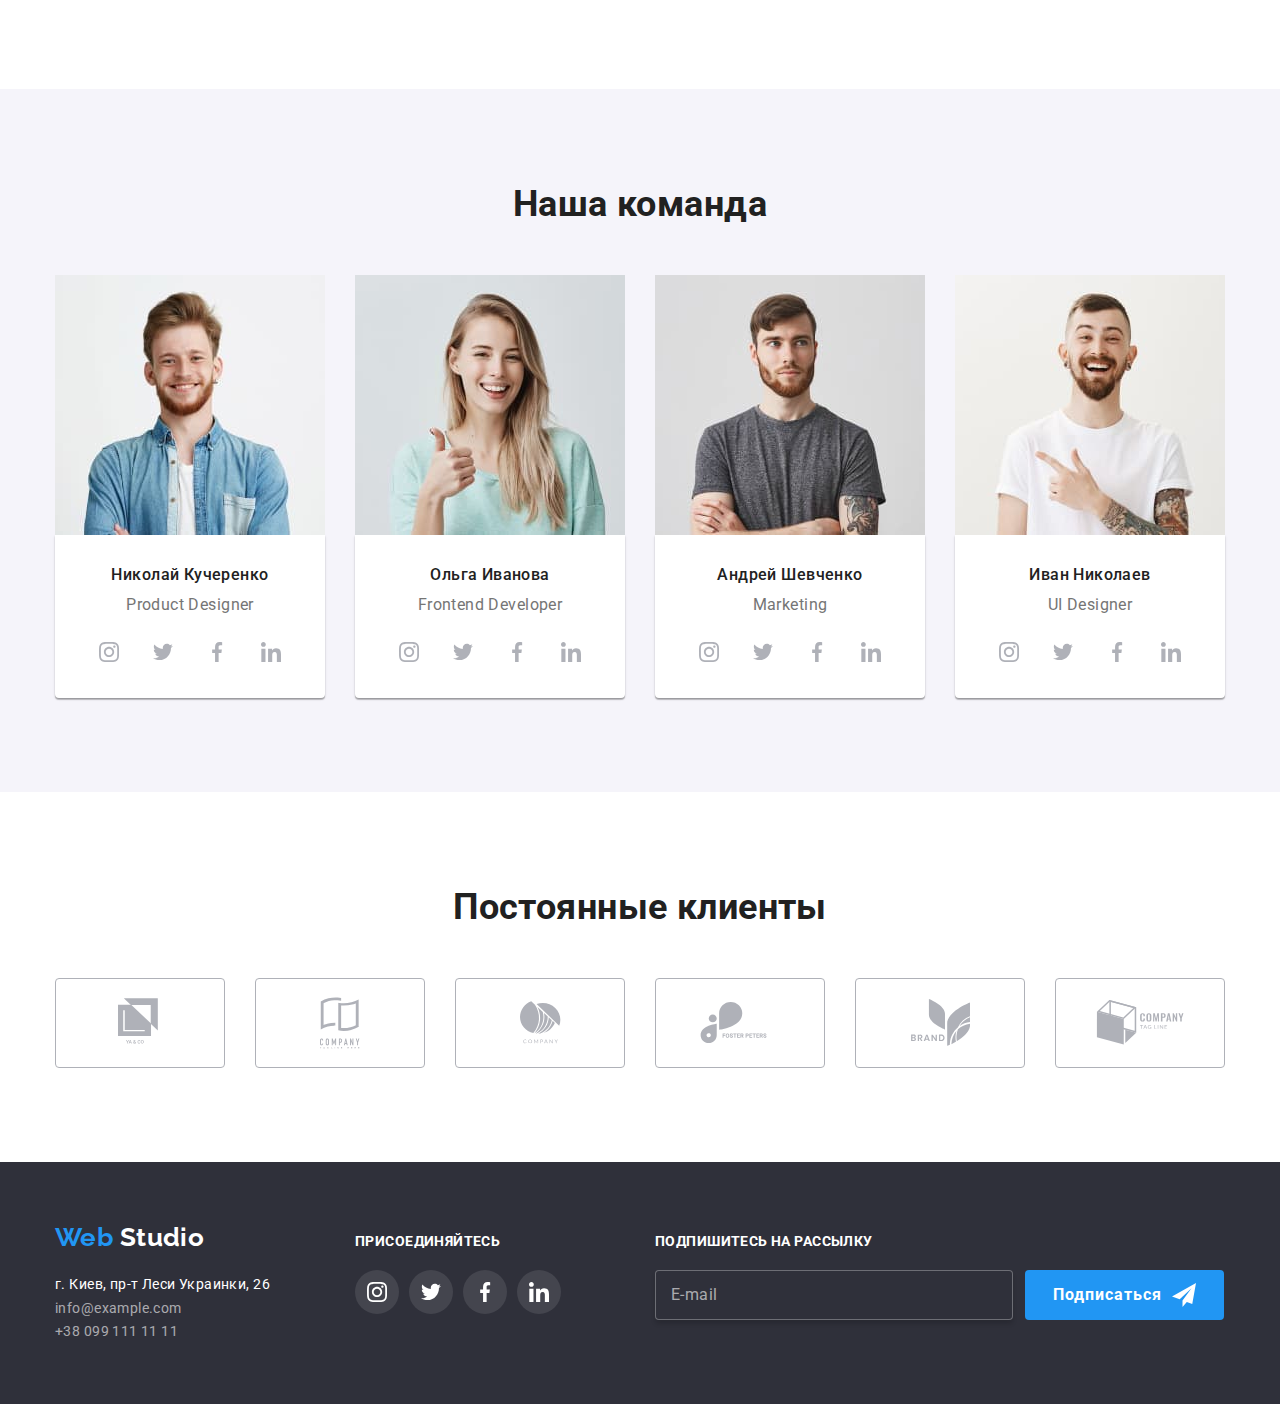
==== commit 93d94b67: "Reworked for SASS" ====
--- a/index.html
+++ b/index.html
@@ -12,7 +12,7 @@
 			rel="stylesheet"
 			href="https://cdnjs.cloudflare.com/ajax/libs/modern-normalize/0.6.0/modern-normalize.min.css"
 		/>
-		<link rel="stylesheet" href="./css/styles.css" />
+		<link rel="stylesheet" href="./css/main.min.css" />
 	</head>
 	<body>
 		<header class="header">
--- a/css/main.min.css
+++ b/css/main.min.css
@@ -0,0 +1,2 @@
+html{box-sizing:border-box}*,*::before,*::after{box-sizing:inherit}body{background-color:#fff;color:#757575;font-family:Roboto, sans-serif;letter-spacing:0.03em;font-size:14px}.visually-hidden{position:absolute;width:1px;height:1px;margin:-1px;border:0;padding:0;clip:rect(0 0 0 0);overflow:hidden}.list{list-style-type:none;padding:0px;margin:0px}h1,h2,h3,h4,h5,h6{margin:0px;padding:0px}p{margin-top:0px;margin-bottom:0px}img{display:block;max-width:100%;height:auto}svg{max-width:100%;height:auto}button{cursor:pointer}a{text-decoration:none}textarea{resize:none}.container{width:1200px;padding-right:15px;padding-left:15px;margin-right:auto;margin-left:auto}.header-container{display:flex;background-color:#fff}.header-portfolio{border-bottom:1px solid #ececec}.logo{display:inline-block;font-family:Raleway;font-weight:700;font-size:26px;line-height:1.19;color:#212121}.logo-color{color:#2196f3}.header-logo{margin-right:85px}.footer-logo{margin-bottom:20px}.footer-logo-color{color:#fff}.site-nav{display:flex;align-items:center}.site-nav-list{display:flex;align-items:center}.nav-list-item:not(:last-child){margin-right:50px}.nav-link{display:inline-block;padding-top:32px;padding-bottom:32px;font-weight:500;line-height:1.14;letter-spacing:0.02em;color:#212121;transition:color 250ms cubic-bezier(0.4, 0, 0.2, 1)}.nav-link:hover,.nav-link:focus{color:#2196f3}.contacts{display:flex;align-items:center;margin-left:auto}.contacts-item:not(:last-child){margin-right:30px}.contacts-link{display:flex;align-items:center;font-weight:500;line-height:1.14;letter-spacing:0.02em;color:#757575;transition:color 250ms cubic-bezier(0.4, 0, 0.2, 1)}.contacts-link:hover,.contacts-link:focus{color:#2196f3}.contacts-icon{fill:currentColor;margin-right:10px}.current-page{color:#2196f3;position:relative}.current-page::after{content:"";display:block;width:100%;height:4px;border-radius:2px;position:absolute;right:0;left:0;bottom:0;background-color:#2196f3}.hero{max-width:1600px;margin-left:auto;margin-right:auto;padding-top:200px;padding-bottom:200px;text-align:center;background-color:#2f303a;background-image:linear-gradient(rgba(47,48,58,0.8), rgba(47,48,58,0.8)),url(../images/hero.jpg);background-repeat:no-repeat;background-position:center;background-size:cover}.hero-title{max-width:696px;margin-left:auto;margin-right:auto;margin-bottom:30px;font-weight:900;font-size:44px;line-height:1.36;text-align:center;letter-spacing:0.06em;text-transform:uppercase;color:#fff}.hero-button{border-radius:4px;border-color:transparent;padding:8px 30px;font-weight:700;font-size:16px;line-height:1.87;letter-spacing:0.06em;color:#fff;background-color:#2196f3;transition:color 250ms cubic-bezier(0.4, 0, 0.2, 1),background-color 250ms cubic-bezier(0.4, 0, 0.2, 1)}.hero-button:hover,.hero-button:focus{color:#2196f3;background-color:#fff}.section-title{margin-bottom:50px;font-weight:700;font-size:36px;line-height:1.17;text-align:center;color:#212121}.feature-container{padding-top:94px;padding-bottom:94px}.feature-list{display:flex}.feature-list-item{width:calc((100% - 30px * 3) / 4)}.feature-list-item:not(:last-child){margin-right:30px}.feature-list-item::before{content:"";display:block;height:120px;margin-bottom:30px;border-radius:4px;background-color:#f5f4fa;background-repeat:no-repeat;background-position:center}.feature-icon-antenna::before{background-image:url(../images/feature-antenna.svg)}.feature-icon-clock::before{background-image:url(../images/feature-clock.svg)}.feature-icon-laptop::before{background-image:url(../images/feature-laptop.svg)}.feature-icon-astronaut::before{background-image:url(../images/feature-astronaut.svg)}.features-title{margin-bottom:10px;font-size:14px;font-weight:700;line-height:1.14;text-transform:uppercase;color:#212121}.features-text{font-weight:400;line-height:1.71}.work-area-container{padding-top:94px;padding-bottom:94px}.work-area-list{display:flex}.work-area-card{width:calc((100% - 30px * 2) / 3);position:relative}.work-area-card:not(:last-child){margin-right:30px}.work-area-title{padding-top:27px;padding-bottom:27px;font-size:14px;font-weight:700;line-height:1.14;text-transform:uppercase;text-align:center;color:#fff;background-color:rgba(47,48,58,0.8);position:absolute;bottom:0;right:0;left:0}.team-container{padding-top:94px;padding-bottom:94px}.team-container-background{background-color:#f5f4fa}.team-list{display:flex;flex-wrap:wrap}.team-card{width:calc((100% - 30px * 3) / 4)}.team-card:not(:last-child){margin-right:30px}.team-links-list{display:flex;justify-content:space-between}.links-list-item{display:flex;justify-content:center;align-items:center;width:44px;height:44px;border-radius:50%;color:#afb1b8;transition:color 250ms cubic-bezier(0.4, 0, 0.2, 1),background-color 250ms cubic-bezier(0.4, 0, 0.2, 1)}.links-list-item:hover,.links-list-item:focus{background-color:#2196f3;color:#fff}.socials-logo-icon{fill:currentColor}.team-card-name{margin-bottom:10px;font-weight:500;font-size:16px;line-height:1.19;text-align:center;color:#212121}.team-card-profession{margin-bottom:16px;font-weight:400;font-size:16px;line-height:1.19;text-align:center}.team-card-info{padding-top:30px;padding-bottom:24px;padding-right:32px;padding-left:32px;background-color:#fff;box-shadow:0px 2px 1px rgba(0,0,0,0.2),0px 1px 1px rgba(0,0,0,0.14),0px 1px 3px rgba(0,0,0,0.12);border-radius:0px 0px 4px 4px}.clients-container{padding-top:94px;padding-bottom:94px}.client-list{display:flex}.client-list-item:not(:last-child){margin-right:30px}.client-list-links{display:flex;justify-content:center;align-items:center;width:170px;height:90px;border:1px solid currentColor;border-radius:4px;color:#afb1b8;transition:color 250ms cubic-bezier(0.4, 0, 0.2, 1)}.client-list-links:hover,.client-list-links:focus{color:#2196f3}.client-logo-icon{fill:currentColor}.footer-background{background-color:#2f303a}.footer-container{display:flex;align-items:baseline;padding-top:60px;padding-bottom:60px}.logo-adress-container{width:calc((100% - 30px * 3) / 4);margin-right:30px}.address{font-weight:400;line-height:1.71;font-style:normal;color:#fff}.address-list-item:not(:last-child){margin-bottom:9px}.footer-contacts-link{font-weight:400;line-height:1.71;color:rgba(255,255,255,0.6);transition:color 250ms cubic-bezier(0.4, 0, 0.2, 1)}.footer-contacts-link:hover,.footer-contacts-link:focus{color:#2196f3}.join-in-container{width:calc((100% - 30px * 3) / 4);margin-right:30px}.join-in{display:block;margin-bottom:20px;font-weight:700;line-height:1.14;text-transform:uppercase;color:#fff}.footer-links-list{display:flex}.footer-links-item:not(:last-child){margin-right:10px}.footer-links{display:flex;justify-content:center;align-items:center;width:44px;height:44px;border-radius:50%;background-color:rgba(255,255,255,0.1);color:#fff;transition:background-color 250ms cubic-bezier(0.4, 0, 0.2, 1)}.footer-links:hover,.footer-links:focus{background-color:#2196f3}.mail-subscribe-container{width:calc((100% - 30px * 1) / 2)}.subscribe-title{display:block;margin-bottom:20px;font-weight:700;line-height:1.14;text-transform:uppercase;color:#fff}.subscribe-form{display:flex}.subscribe-input{width:358px;height:50px;padding:14px 15px;margin-right:12px;border:1px solid rgba(255,255,255,0.3);border-radius:4px;box-shadow:0px 4px 4px rgba(0,0,0,0.15);background-color:#2f303a;font-weight:400;font-size:16px;line-height:1.25;letter-spacing:0.03em;color:#fff}.subscribe-input::placeholder{color:rgba(255,255,255,0.6)}.subscribe-button{display:flex;align-items:center;border-radius:4px;border-color:transparent;padding:8px 26px;font-weight:700;font-size:16px;line-height:1.87;letter-spacing:0.06em;color:#fff;background-color:#2196f3;transition:color 250ms cubic-bezier(0.4, 0, 0.2, 1),background-color 250ms cubic-bezier(0.4, 0, 0.2, 1)}.subscribe-button:hover,.subscribe-button:focus{color:#2196f3;background-color:#fff}.subscribe-button-icon{margin-left:10px;fill:currentColor}.portfolio{width:1200px;padding-top:94px;padding-bottom:94px;padding-right:15px;padding-left:15px;margin-right:auto;margin-left:auto}.portfolio-buttons-bar{display:flex;justify-content:center;margin-bottom:50px}.portfolio-button-item:not(:last-child){margin-right:8px}.portfolio-button{border-radius:4px;border-color:transparent;padding:4px 20px;font-weight:500;font-size:16px;line-height:1.62;letter-spacing:0.03em;color:#212121;background-color:#f5f4fa;transition-property:all;transition-duration:250ms;transition-timing-function:cubic-bezier(0.4, 0, 0.2, 1);transition-delay:0}.portfolio-button:hover,.portfolio-button:focus{color:#fff;background-color:#2196f3;box-shadow:0px 2px 2px rgba(0,0,0,0.12),0px 1px 2px rgba(0,0,0,0.08),0px 3px 1px rgba(0,0,0,0.1)}.portfolio-card-conteiner{display:flex;flex-wrap:wrap}.portfolio-card{width:calc((100% - 30px * 2) / 3);margin-bottom:30px;transition:opacity 250ms cubic-bezier(0.4, 0, 0.2, 1),transform 250ms cubic-bezier(0.4, 0, 0.2, 1)}.portfolio-card:nth-child(3n+2){margin-right:30px;margin-left:30px}.portfolio-card:hover,.portfolio-card:focus{box-shadow:1px 4px 6px rgba(0,0,0,0.16),0px 4px 4px rgba(0,0,0,0.06),0px 1px 1px rgba(0,0,0,0.12)}.portfolio-card:hover .project-desc,.portfolio-card:focus .project-desc{opacity:1;transform:translateY(0)}.project-img-container{position:relative;overflow:hidden}.project-desc{width:100%;height:100%;padding-top:63px;padding-bottom:63px;padding-right:24px;padding-left:24px;position:absolute;top:0;right:0;left:0;transform:translateY(100%);font-weight:400;font-size:18px;line-height:1.56;color:#fff;background-color:rgba(33,150,243,0.9);opacity:0;transition:opacity 250ms cubic-bezier(0.4, 0, 0.2, 1),transform 250ms cubic-bezier(0.4, 0, 0.2, 1)}.project-name-container{padding-top:20px;padding-bottom:20px;padding-right:24px;padding-left:24px;background-color:#fff;border-right:1px solid #eeeeee;border-bottom:1px solid #eeeeee;border-left:1px solid #eeeeee}.project-title{margin-bottom:4px;font-weight:700;font-size:18px;line-height:2;letter-spacing:0.06em;color:#212121}.project-subtitle{font-weight:400;font-size:16px;line-height:1.87;color:#757575}.backdrop.is-hidden{visibility:hidden;opacity:0;pointer-events:none}.backdrop{position:fixed;top:0;left:0;width:100%;height:100%;background-color:rgba(0,0,0,0.2);opacity:1;visibility:visible;transition:opacity 250ms cubic-bezier(0.4, 0, 0.2, 1),visibility 250ms cubic-bezier(0.4, 0, 0.2, 1)}.modal{position:relative;top:50%;left:50%;transform:translate(-50%, -50%);max-width:528px;height:auto;padding:40px;border-radius:4px;box-shadow:0px 2px 1px rgba(0,0,0,0.2),0px 1px 1px rgba(0,0,0,0.14),0px 1px 3px rgba(0,0,0,0.12);background-color:#ffffff}.form-close-button{display:flex;align-items:center;justify-content:center;position:absolute;top:8px;right:8px;width:30px;height:30px;border-radius:50%;border:1px solid rgba(0,0,0,0.1);background-color:#ffffff;color:#000000}.form-close-button:hover .form-close-icon,.form-close-button:focus .form-close-icon{fill:#2196f3}.form-close-icon{fill:currentColor;transition:fill 250ms cubic-bezier(0.4, 0, 0.2, 1)}.form-title{font-weight:700;font-size:20px;line-height:1.15;text-align:center;letter-spacing:0.03em;color:#212121;margin-bottom:30px}.form-input-container{display:block;position:relative;margin-bottom:28px}.form-input-container:focus-within .form-icon{fill:#2196f3}.form-icon{position:absolute;left:19px;top:50%;transform:translateY(-50%);fill:#212121;transition:fill 250ms cubic-bezier(0.4, 0, 0.2, 1)}.form-text{position:absolute;top:12px;left:42px;font-weight:400;font-size:14px;line-height:1.14;letter-spacing:0.01em;color:#757575;transition:color 250ms cubic-bezier(0.4, 0, 0.2, 1),top 250ms cubic-bezier(0.4, 0, 0.2, 1),left 250ms cubic-bezier(0.4, 0, 0.2, 1)}.form-input-container:focus-within .form-text,.form-input:not(:placeholder-shown)+.form-text{font-size:12px;line-height:1.17;color:#2196f3;top:-16px;left:16px}.form-input{width:100%;height:40px;padding:11px 41px;border:1px solid rgba(33,33,33,0.2);border-radius:4px;font-weight:400;font-size:14px;line-height:1.14;letter-spacing:0.01em;color:#212121}.form-input:focus{outline-color:#2196f3}.form-comment-container{display:block;position:relative;margin-bottom:20px}.form-comment-container:focus-within .form-comment-text{font-size:12px;line-height:1.17;color:#2196f3;top:-16px}.form-input-comment{width:100%;height:120px;padding:11px 15px;border:1px solid rgba(33,33,33,0.2);border-radius:4px;font-weight:400;font-size:14px;line-height:1.14;letter-spacing:0.01em;color:#212121}.form-input-comment:focus{outline-color:#2196f3}.form-input-comment:not(:placeholder-shown)+.form-comment-text{font-size:12px;line-height:1.17;color:#2196f3;top:-16px}.form-comment-text{position:absolute;top:12px;left:16px;font-weight:400;font-size:14px;line-height:1.14;letter-spacing:0.01em;color:#757575;transition:color 250ms cubic-bezier(0.4, 0, 0.2, 1),top 250ms cubic-bezier(0.4, 0, 0.2, 1)}.form-checkbox-container{display:block;text-align:center;margin-bottom:30px}.form-checkbox-input{-webkit-appearance:none;-moz-appearance:none;appearance:none;position:absolute;width:1px;height:1px;margin:-1px;border:0;padding:0;clip:rect(0 0 0 0);overflow:hidden}.form-checkbox-input:checked+.checkbox-icon{background-image:url(../images/form/checkbox-icon.svg);border:none;background-color:#2196f3;background-size:contain;background-repeat:no-repeat}.checkbox-icon{display:inline-block;vertical-align:middle;width:16px;height:15px;border:2px solid #212121;border-radius:2px;margin-right:5px}.form-checkbox-text{display:inline-block;vertical-align:middle;margin:0px;text-align:center;font-weight:400;font-size:14px;line-height:1.71;letter-spacing:0.03em;color:#757575}.form-checkbox-link{text-decoration:underline;color:#2196f3}.form-send-button{display:block;border-radius:4px;border-color:transparent;padding:8px 30px;margin-left:auto;margin-right:auto;font-weight:700;font-size:16px;line-height:1.87;letter-spacing:0.06em;color:#fff;background-color:#2196f3;box-shadow:0px 4px 4px rgba(0,0,0,0.15);transition:background-color 250ms cubic-bezier(0.4, 0, 0.2, 1)}.form-send-button:hover,.form-send-button:focus{background-color:#188ce8}
+/*# sourceMappingURL=main.min.css.map */